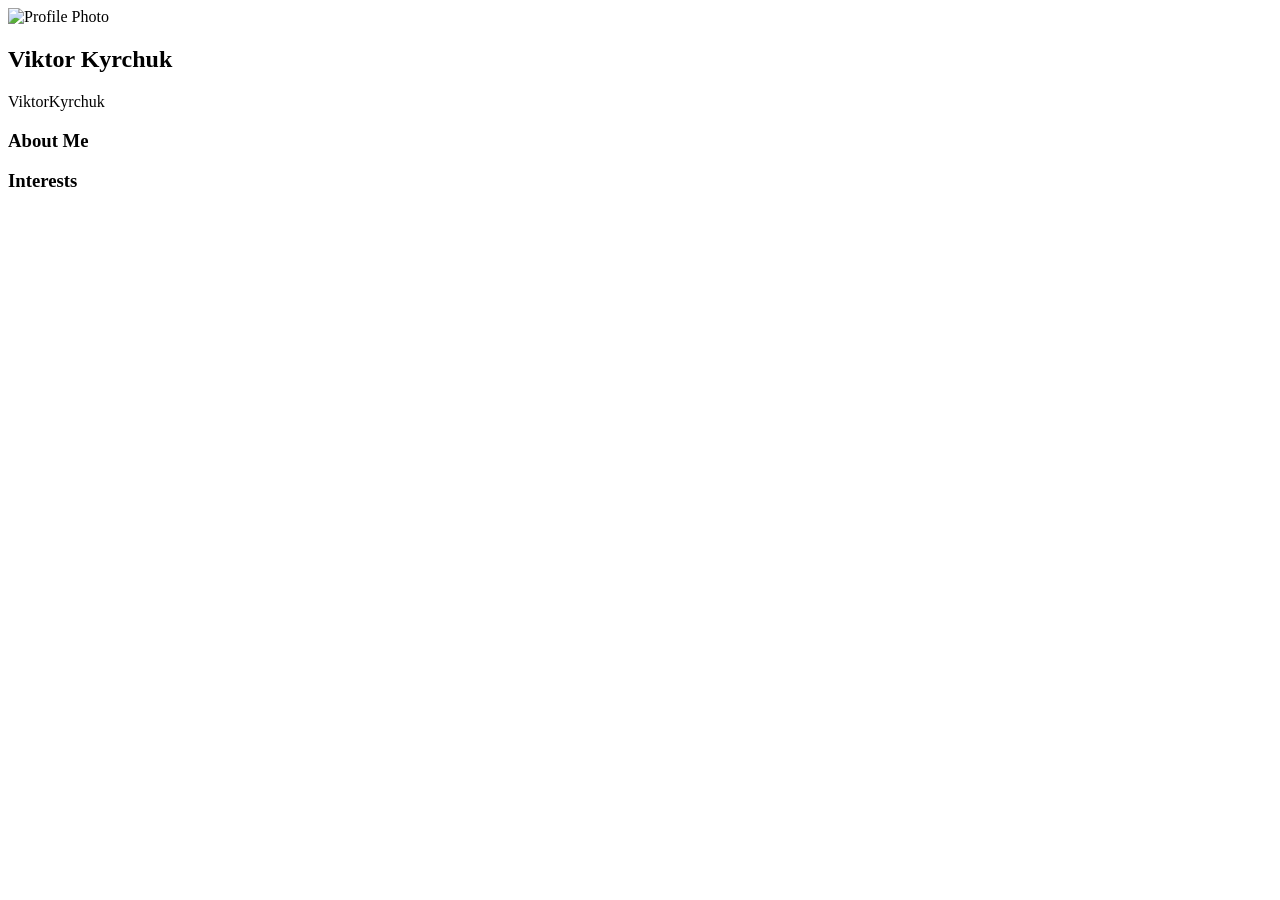
==== index.html @ a8a295c3 "my firs commit" ====
<html lang="en">

<head>
    <meta charset="UTF-8">
    <meta name="viewport" content="width=device-width, initial-scale=1.0">
    <title>Viktor Kyrchuk</title>
    <link rel="stylesheet" href="css/style.css">
</head>

<body>

    <div class="profile-container">
        <aside class="sidebar">
            <div class="avatar-container">
                <img src="photo.jpg" alt="Profile Photo" class="avatar">
            </div>
            <div class="user-meta">
                <h1>Viktor Kyrchuk</h1>
                <p class="username">ViktorKyrchuk</p>
                <p class="bio"></p>
            </div>
        </aside>

        <main class="main-content">
            <section class="info-card">
                <h3>About Me</h3>
                <ul>
                    <!-- <li><strong>Role:</strong> Learning Partnership Lead at SoftServe</li>
                    <li><strong>Experience:</strong> 13+ years at SoftServe</li>
                    <li><strong>Experience:</strong> Co-author / Co-lector of course "Web Application Development with
                        Ruby from SoftServe" on <a href="https://prometheus.org.ua/prometheus-plus/ruby/"></a>Prometheus
                    </li>
                    <li><strong>Certification:</strong> Google Associate Cloud Engineer</li>
                    <li><strong>Expertise:</strong> Linux, Networking, Clouds, JS/TS, Python, Ruby</li>
                    <li><strong>Location:</strong> Ivano-Frankivsk, Ukraine</li> -->
                </ul>
            </section>

            <section class="info-card">
                <h3>Interests</h3>
                <ul>
                    
                </ul>
            </section>
        </main>
    </div>



</body>

</html>
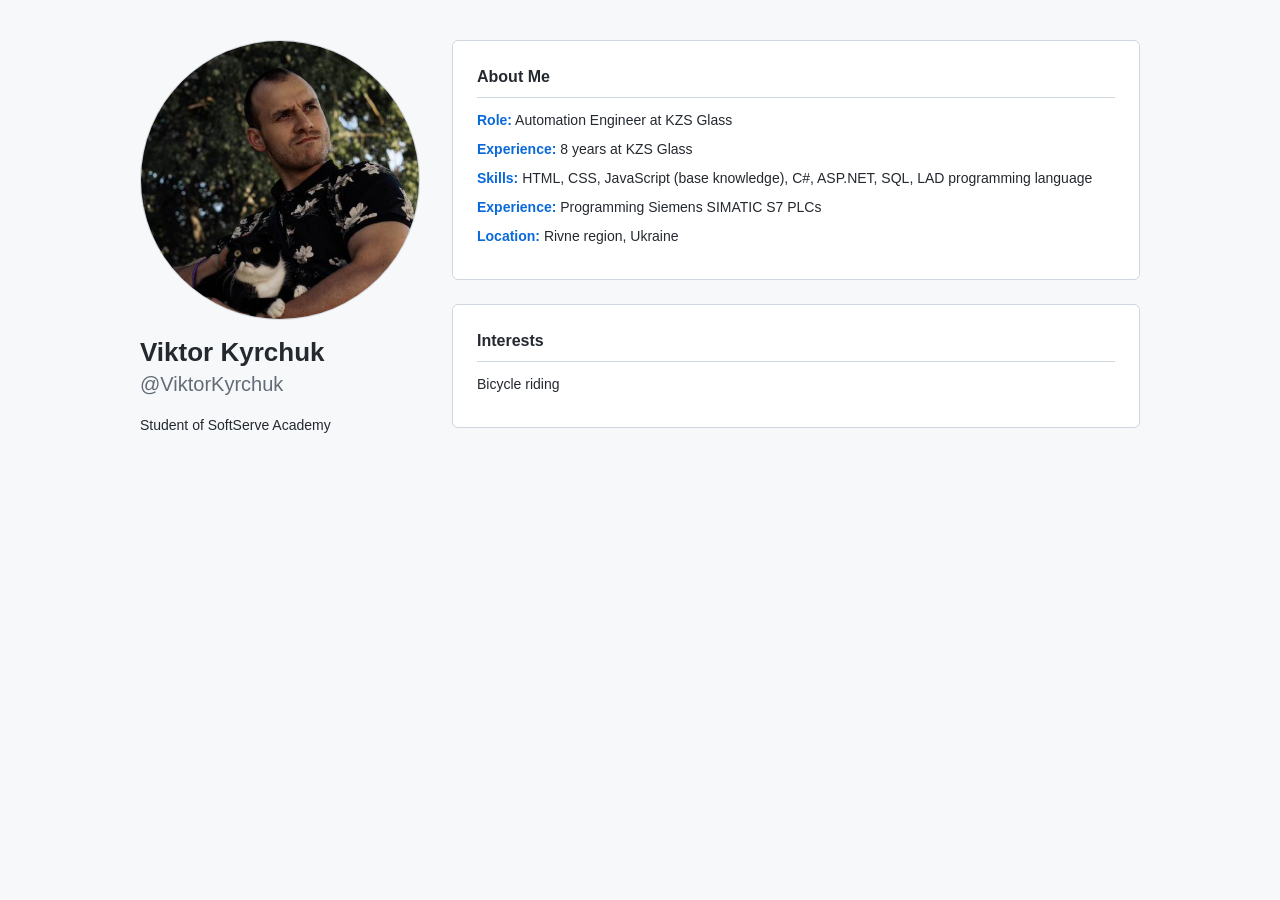
==== commit 1a77312b: "Refactor code structure for improved readability and maintainability" ====
--- a/index.html
+++ b/index.html
@@ -12,12 +12,12 @@
     <div class="profile-container">
         <aside class="sidebar">
             <div class="avatar-container">
-                <img src="photo.jpg" alt="Profile Photo" class="avatar">
+                <img src="images/avatar.jpg" alt="Profile Photo" class="avatar">
             </div>
             <div class="user-meta">
                 <h1>Viktor Kyrchuk</h1>
-                <p class="username">ViktorKyrchuk</p>
-                <p class="bio"></p>
+                <p class="username">@ViktorKyrchuk</p>
+                <p class="bio">Student of SoftServe Academy</p>
             </div>
         </aside>
 
@@ -25,21 +25,20 @@
             <section class="info-card">
                 <h3>About Me</h3>
                 <ul>
-                    <!-- <li><strong>Role:</strong> Learning Partnership Lead at SoftServe</li>
-                    <li><strong>Experience:</strong> 13+ years at SoftServe</li>
-                    <li><strong>Experience:</strong> Co-author / Co-lector of course "Web Application Development with
-                        Ruby from SoftServe" on <a href="https://prometheus.org.ua/prometheus-plus/ruby/"></a>Prometheus
-                    </li>
-                    <li><strong>Certification:</strong> Google Associate Cloud Engineer</li>
-                    <li><strong>Expertise:</strong> Linux, Networking, Clouds, JS/TS, Python, Ruby</li>
-                    <li><strong>Location:</strong> Ivano-Frankivsk, Ukraine</li> -->
+                    <li><strong>Role:</strong> Automation Engineer at KZS Glass</li>
+                    <li><strong>Experience:</strong> 8 years at KZS Glass</li>
+                    <li><strong>Skills:</strong> HTML, CSS, JavaScript (base knowledge), C#, ASP.NET, SQL, LAD programming language</li>
+                    <li><strong>Experience:</strong> Programming Siemens SIMATIC S7 PLCs</li>
+                    
+                    <li><strong>Location:</strong> Rivne region, Ukraine</li>
+                    
                 </ul>
             </section>
 
             <section class="info-card">
                 <h3>Interests</h3>
                 <ul>
-                    
+                    <li>Bicycle riding</li>
                 </ul>
             </section>
         </main>
--- a/css/style.css
+++ b/css/style.css
@@ -0,0 +1,103 @@
+/* General reset */
+* {
+    box-sizing: border-box;
+    margin: 0;
+    padding: 0;
+}
+
+body {
+    font-family: -apple-system, BlinkMacSystemFont, "Segoe UI", Helvetica, Arial, sans-serif;
+    background-color: #f6f8fa;
+    color: #24292f;
+    line-height: 1.5;
+    padding: 40px 20px;
+}
+
+/* Flexbox Container */
+.profile-container {
+    display: flex;
+    max-width: 1000px;
+    margin: 0 auto;
+    gap: 32px;
+}
+
+/* Left Column - Sidebar */
+.sidebar {
+    flex: 0 0 280px; /* Fixed width, won't grow or shrink */
+}
+
+.avatar {
+    width: 100%;
+    border-radius: 50%;
+    border: 1px solid #d0d7de;
+    background-color: #fff;
+}
+
+.user-meta {
+    margin-top: 16px;
+}
+
+.user-meta h1 {
+    font-size: 26px;
+    line-height: 1.25;
+}
+
+.username {
+    font-size: 20px;
+    color: #636c76;
+    font-weight: 300;
+}
+
+.bio {
+    margin-top: 16px;
+    font-size: 14px;
+}
+
+/* Right Column - Main Content */
+.main-content {
+    flex: 1; /* Takes up remaining space */
+}
+
+.info-card {
+    background: #fff;
+    border: 1px solid #d0d7de;
+    border-radius: 6px;
+    padding: 24px;
+    margin-bottom: 24px;
+}
+
+.info-card h3 {
+    margin-bottom: 12px;
+    border-bottom: 1px solid #d0d7de;
+    padding-bottom: 8px;
+    font-size: 16px;
+}
+
+ul {
+    list-style: none;
+}
+
+li {
+    margin-bottom: 8px;
+    font-size: 14px;
+}
+
+li strong {
+    color: #0969da; /* GitHub-style blue */
+}
+
+/* Responsive: Stack on mobile */
+@media (max-width: 768px) {
+    .profile-container {
+        flex-direction: column;
+        align-items: center;
+    }
+    .sidebar {
+        flex: 1;
+        text-align: center;
+        width: 100%;
+    }
+    .avatar {
+        width: 200px;
+    }
+}
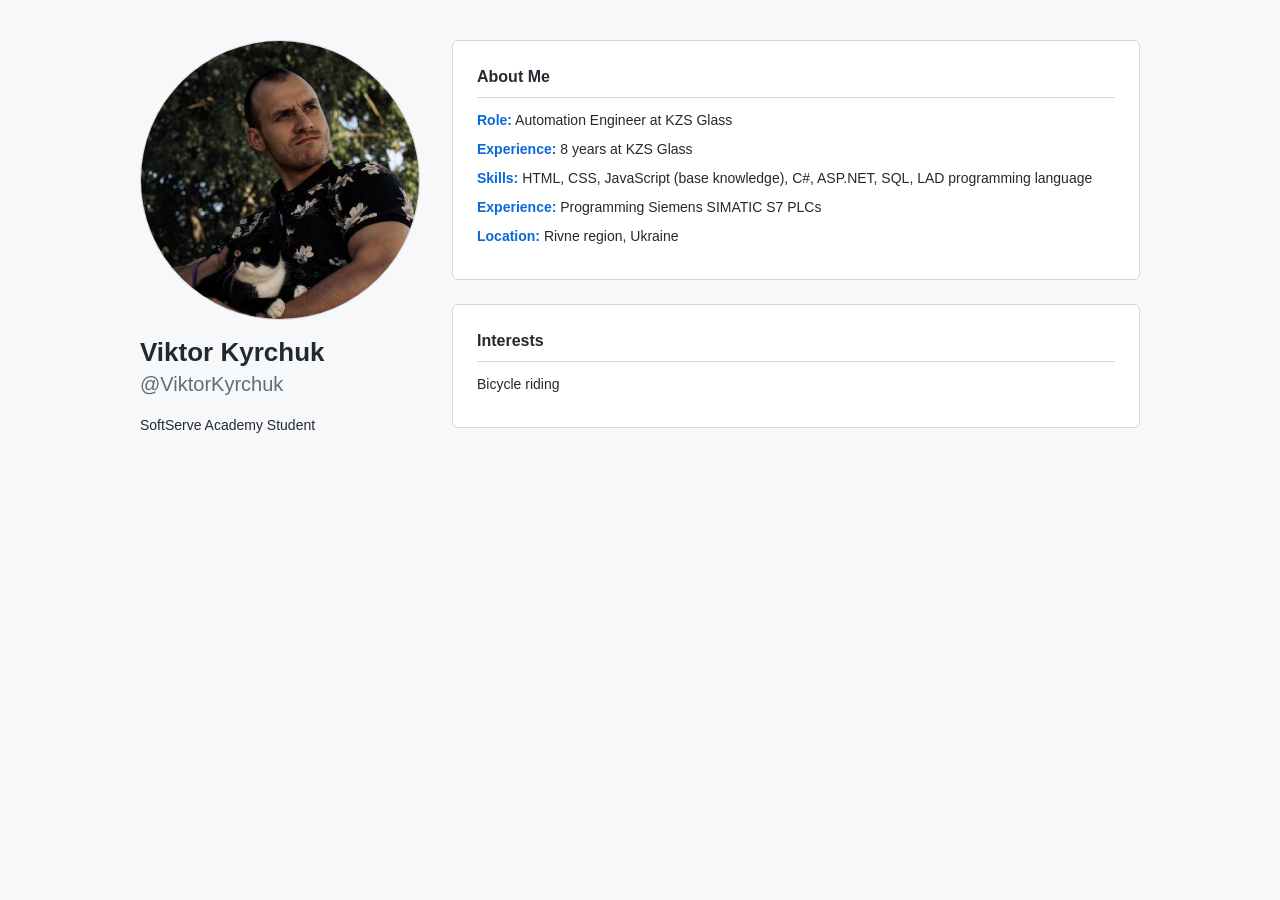
==== commit 641a6007: "Update index.html" ====
--- a/index.html
+++ b/index.html
@@ -17,7 +17,7 @@
             <div class="user-meta">
                 <h1>Viktor Kyrchuk</h1>
                 <p class="username">@ViktorKyrchuk</p>
-                <p class="bio">Student of SoftServe Academy</p>
+                <p class="bio">SoftServe Academy Student</p>
             </div>
         </aside>
 
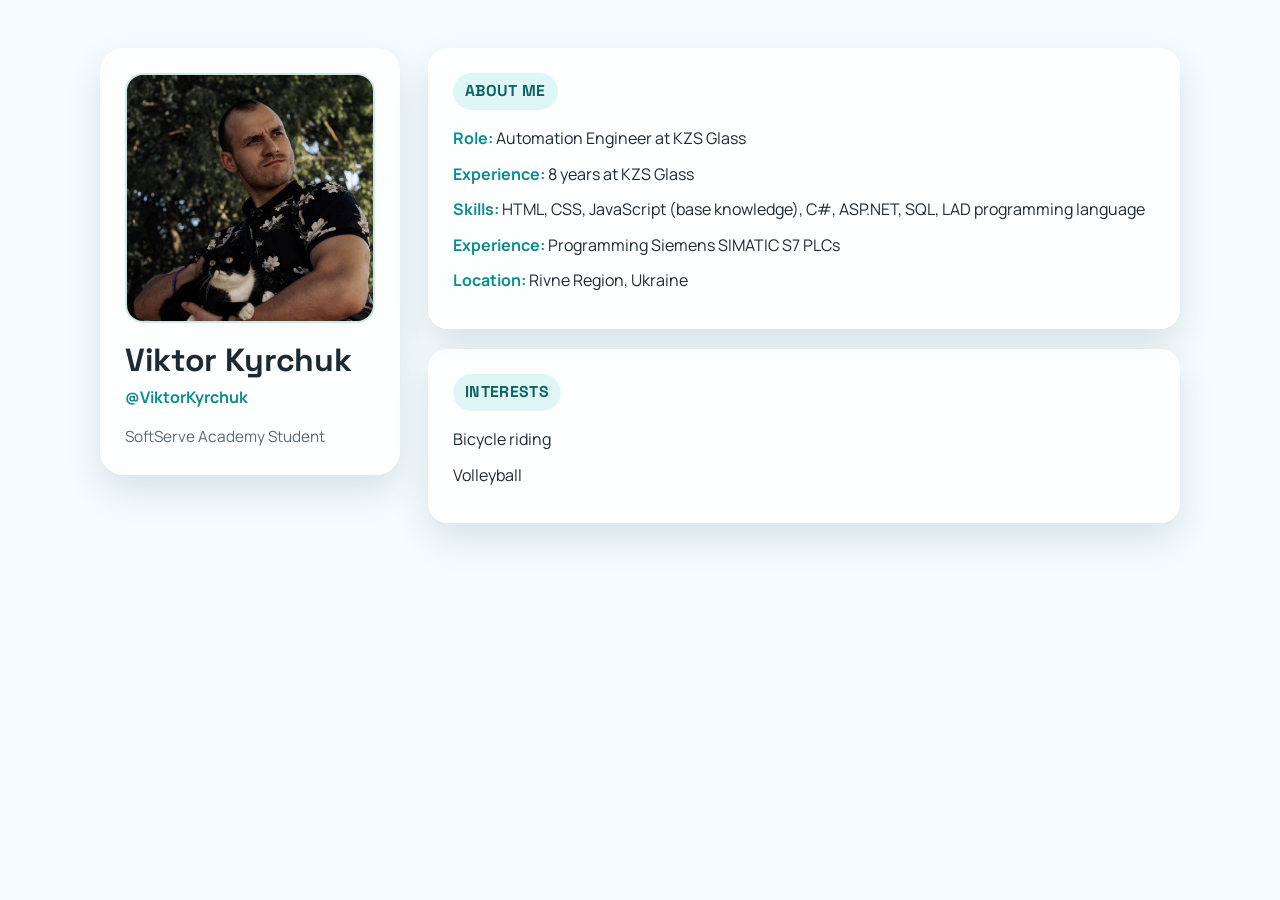
==== commit 24278629: "Update styles" ====
--- a/index.html
+++ b/index.html
@@ -29,8 +29,7 @@
                     <li><strong>Experience:</strong> 8 years at KZS Glass</li>
                     <li><strong>Skills:</strong> HTML, CSS, JavaScript (base knowledge), C#, ASP.NET, SQL, LAD programming language</li>
                     <li><strong>Experience:</strong> Programming Siemens SIMATIC S7 PLCs</li>
-                    
-                    <li><strong>Location:</strong> Rivne region, Ukraine</li>
+                    <li><strong>Location:</strong> Rivne Region, Ukraine</li>
                     
                 </ul>
             </section>
@@ -39,13 +38,12 @@
                 <h3>Interests</h3>
                 <ul>
                     <li>Bicycle riding</li>
+                    <li>Volleyball</li>
                 </ul>
             </section>
         </main>
     </div>
 
-
-
 </body>
 
 </html>
--- a/css/style.css
+++ b/css/style.css
@@ -1,4 +1,17 @@
-/* General reset */
+@import url("https://fonts.googleapis.com/css2?family=Space+Grotesk:wght@400;500;700&family=Manrope:wght@400;500;700&display=swap");
+
+:root {
+    --bg-start: #f4fbff;
+    --bg-end: #fff7ef;
+    --text-main: #1d2a33;
+    --text-muted: #5b6a73;
+    --card-bg: rgba(255, 255, 255, 0.78);
+    --card-border: rgba(255, 255, 255, 0.7);
+    --accent: #0f8b8d;
+    --accent-soft: #dff6f6;
+    --shadow: 0 16px 36px rgba(23, 40, 54, 0.12);
+}
+
 * {
     box-sizing: border-box;
     margin: 0;
@@ -6,71 +19,100 @@
 }
 
 body {
-    font-family: -apple-system, BlinkMacSystemFont, "Segoe UI", Helvetica, Arial, sans-serif;
-    background-color: #f6f8fa;
-    color: #24292f;
-    line-height: 1.5;
-    padding: 40px 20px;
+    min-height: 100vh;
+    font-family: "Manrope", "Segoe UI", Arial, sans-serif;
+    color: var(--text-main);
+    line-height: 1.6;
+    padding: 48px 20px;
+    background: #d8f6ff47;
 }
 
-/* Flexbox Container */
 .profile-container {
     display: flex;
-    max-width: 1000px;
+    max-width: 1080px;
     margin: 0 auto;
-    gap: 32px;
+    gap: 28px;
+    align-items: flex-start;
 }
 
-/* Left Column - Sidebar */
 .sidebar {
-    flex: 0 0 280px; /* Fixed width, won't grow or shrink */
+    flex: 0 0 300px;
+    padding: 24px;
+    border-radius: 24px;
+    background: var(--card-bg);
+    border: 1px solid var(--card-border);
+    backdrop-filter: blur(8px);
+    box-shadow: var(--shadow);
+}
+
+.avatar-container {
+    border-radius: 18px;
+    overflow: hidden;
 }
 
 .avatar {
     width: 100%;
-    border-radius: 50%;
-    border: 1px solid #d0d7de;
-    background-color: #fff;
+    display: block;
+    border-radius: 18px;
+    border: 2px solid rgba(15, 139, 141, 0.2);
 }
 
 .user-meta {
-    margin-top: 16px;
+    margin-top: 18px;
 }
 
 .user-meta h1 {
-    font-size: 26px;
-    line-height: 1.25;
+    font-family: "Space Grotesk", "Segoe UI", Arial, sans-serif;
+    font-size: clamp(1.6rem, 1.2rem + 1.2vw, 2rem);
+    line-height: 1.2;
+    letter-spacing: -0.01em;
 }
 
 .username {
-    font-size: 20px;
-    color: #636c76;
-    font-weight: 300;
+    margin-top: 6px;
+    font-size: 1rem;
+    color: var(--accent);
+    font-weight: 700;
 }
 
 .bio {
-    margin-top: 16px;
-    font-size: 14px;
+    margin-top: 14px;
+    color: var(--text-muted);
+    font-size: 0.96rem;
 }
 
-/* Right Column - Main Content */
 .main-content {
-    flex: 1; /* Takes up remaining space */
+    flex: 1;
+    display: grid;
+    gap: 20px;
 }
 
 .info-card {
-    background: #fff;
-    border: 1px solid #d0d7de;
-    border-radius: 6px;
+    background: var(--card-bg);
+    border: 1px solid var(--card-border);
+    border-radius: 20px;
     padding: 24px;
-    margin-bottom: 24px;
+    box-shadow: var(--shadow);
+    backdrop-filter: blur(8px);
+    transition: transform 0.25s ease, box-shadow 0.25s ease;
+}
+
+.info-card:hover {
+    transform: translateY(-3px);
+    box-shadow: 0 20px 40px rgba(23, 40, 54, 0.16);
 }
 
 .info-card h3 {
-    margin-bottom: 12px;
-    border-bottom: 1px solid #d0d7de;
-    padding-bottom: 8px;
-    font-size: 16px;
+    display: inline-block;
+    margin-bottom: 16px;
+    padding: 6px 12px;
+    font-family: "Space Grotesk", "Segoe UI", Arial, sans-serif;
+    font-size: 0.98rem;
+    letter-spacing: 0.02em;
+    text-transform: uppercase;
+    color: #0e6364;
+    background: var(--accent-soft);
+    border-radius: 999px;
 }
 
 ul {
@@ -78,26 +120,37 @@
 }
 
 li {
-    margin-bottom: 8px;
-    font-size: 14px;
+    margin-bottom: 10px;
+    color: var(--text-main);
 }
 
 li strong {
-    color: #0969da; /* GitHub-style blue */
+    color: var(--accent);
 }
 
-/* Responsive: Stack on mobile */
-@media (max-width: 768px) {
+@media (max-width: 900px) {
     .profile-container {
         flex-direction: column;
-        align-items: center;
     }
+
     .sidebar {
         flex: 1;
-        text-align: center;
         width: 100%;
     }
+}
+
+@media (max-width: 560px) {
+    body {
+        padding: 28px 14px;
+    }
+
+    .sidebar,
+    .info-card {
+        border-radius: 16px;
+        padding: 18px;
+    }
+
     .avatar {
-        width: 200px;
+        border-radius: 12px;
     }
 }
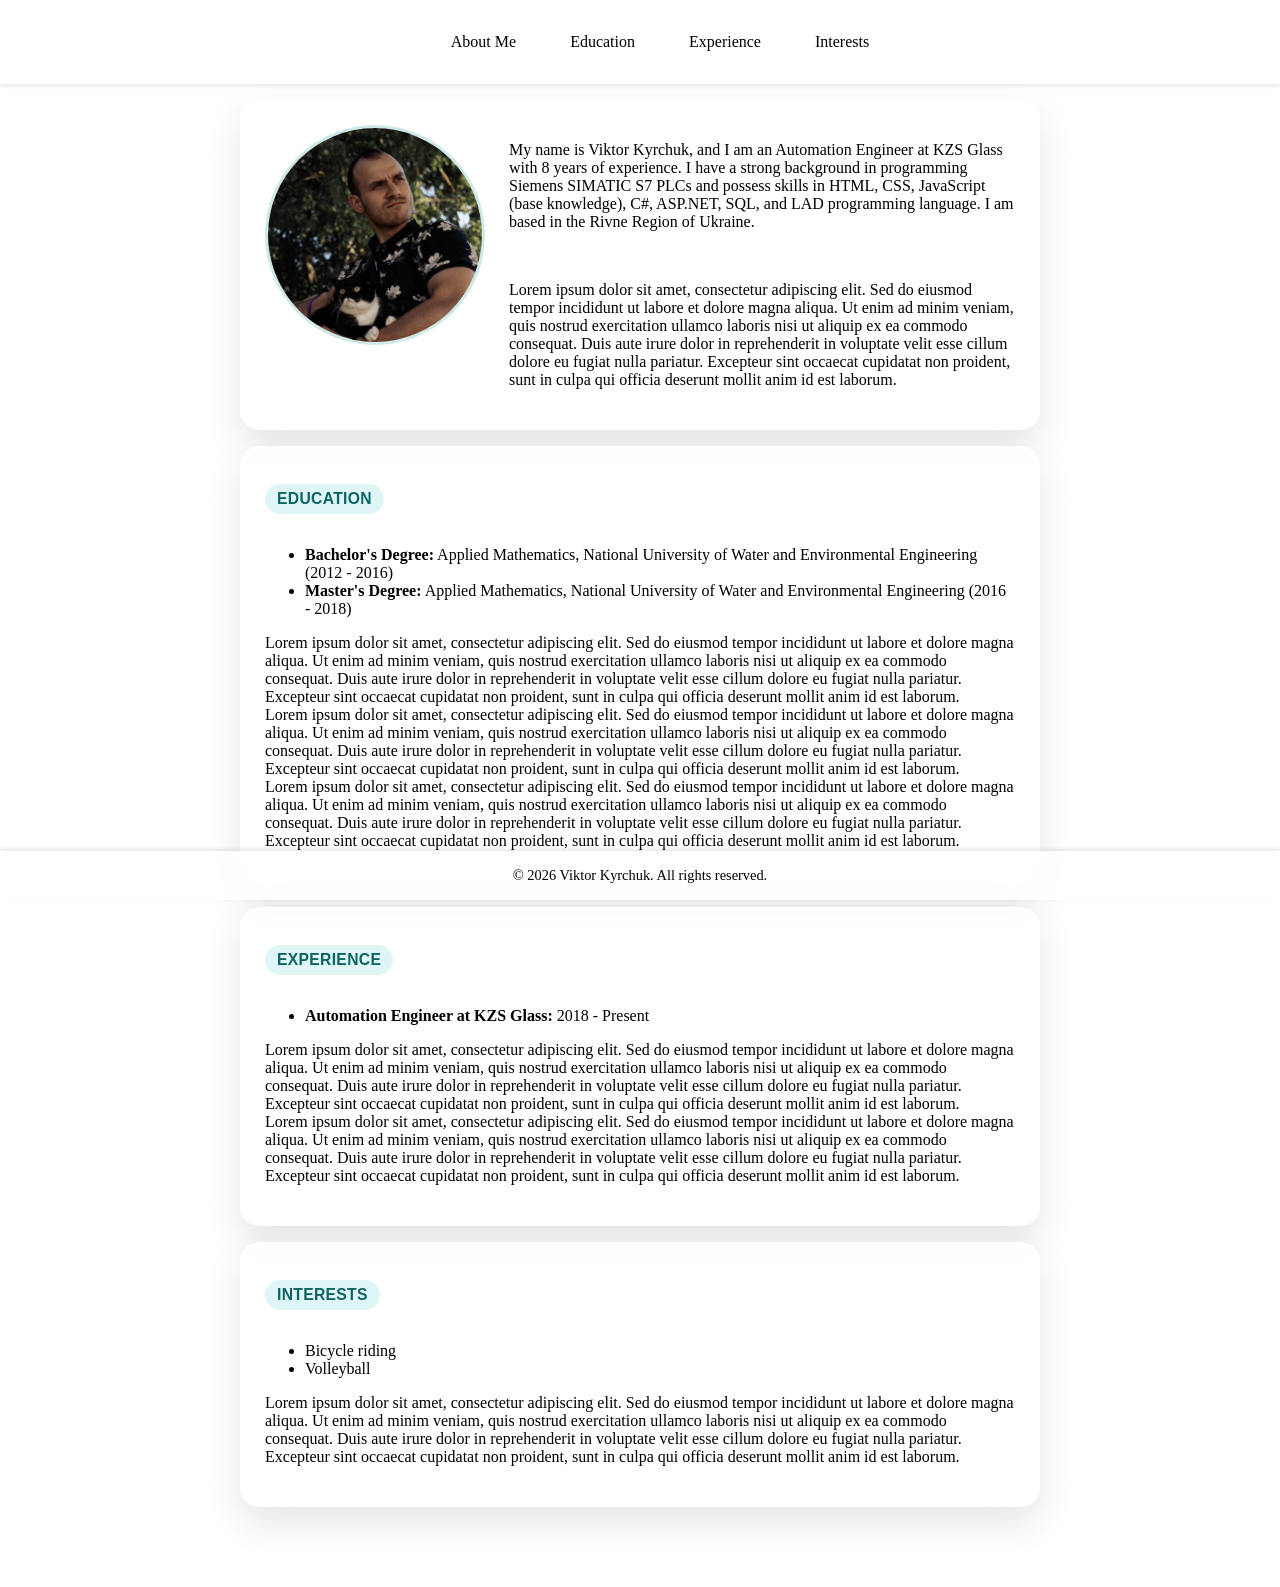
==== commit 61dd186a: "Refactor HTML structure and enhance CSS styles for improved layout and navigation" ====
--- a/index.html
+++ b/index.html
@@ -9,7 +9,124 @@
 
 <body>
 
-    <div class="profile-container">
+    <header class="header">
+        <nav class="nav">
+            <ul class="nav-list">
+                <li><a href="#about">About Me</a></li>
+                <li><a href="#education">Education</a></li>
+                <li><a href="#experience">Experience</a></li>
+                <li><a href="#interests">Interests</a></li>
+            </ul>
+        </nav>
+    </header>
+
+    <main>
+        <section id="about" class="info-card">
+            <!-- <h2>About Me</h2> -->
+            <div class="avatar-container">
+                <div class="avatar-border">
+                    <img src="images/avatar.jpg" alt="Profile Photo" class="avatar">
+                </div>
+            </div>
+            <div class="about-text">
+                <p>
+                    My name is Viktor Kyrchuk, and I am an Automation Engineer at KZS Glass with 8 years of experience.
+                    I
+                    have a strong background in programming Siemens SIMATIC S7 PLCs and possess skills in HTML, CSS,
+                    JavaScript (base knowledge), C#, ASP.NET, SQL, and LAD programming language. I am based in the Rivne
+                    Region of Ukraine.
+                </p>
+
+                <br />
+
+                <p>
+                    Lorem ipsum dolor sit amet, consectetur adipiscing elit. Sed do eiusmod tempor incididunt ut labore
+                    et
+                    dolore magna aliqua. Ut enim ad minim veniam, quis nostrud exercitation ullamco laboris nisi ut
+                    aliquip
+                    ex ea commodo consequat. Duis aute irure dolor in reprehenderit in voluptate velit esse cillum
+                    dolore eu
+                    fugiat nulla pariatur. Excepteur sint occaecat cupidatat non proident, sunt in culpa qui officia
+                    deserunt mollit anim id est laborum.
+                </p>
+            </div>
+        </section>
+
+        <section id="education" class="info-card">
+            <h2>Education</h2>
+            <ul>
+                <li><strong>Bachelor's Degree:</strong> Applied Mathematics, National University of Water and
+                    Environmental Engineering (2012 - 2016)</li>
+                <li><strong>Master's Degree:</strong> Applied Mathematics, National University of Water and
+                    Environmental Engineering (2016 - 2018)</li>
+            </ul>
+
+            <p>
+                Lorem ipsum dolor sit amet, consectetur adipiscing elit. Sed do eiusmod tempor incididunt ut labore et
+                dolore magna aliqua. Ut enim ad minim veniam, quis nostrud exercitation ullamco laboris nisi ut aliquip
+                ex ea commodo consequat. Duis aute irure dolor in reprehenderit in voluptate velit esse cillum dolore eu
+                fugiat nulla pariatur. Excepteur sint occaecat cupidatat non proident, sunt in culpa qui officia
+                deserunt mollit anim id est laborum.
+                <br/>
+                Lorem ipsum dolor sit amet, consectetur adipiscing elit. Sed do eiusmod tempor incididunt ut labore et
+                dolore magna aliqua. Ut enim ad minim veniam, quis nostrud exercitation ullamco laboris nisi ut aliquip
+                ex ea commodo consequat. Duis aute irure dolor in reprehenderit in voluptate velit esse cillum dolore eu
+                fugiat nulla pariatur. Excepteur sint occaecat cupidatat non proident, sunt in culpa qui officia
+                deserunt mollit anim id est laborum.
+                <br/>
+                Lorem ipsum dolor sit amet, consectetur adipiscing elit. Sed do eiusmod tempor incididunt ut labore et
+                dolore magna aliqua. Ut enim ad minim veniam, quis nostrud exercitation ullamco laboris nisi ut aliquip
+                ex ea commodo consequat. Duis aute irure dolor in reprehenderit in voluptate velit esse cillum dolore eu
+                fugiat nulla pariatur. Excepteur sint occaecat cupidatat non proident, sunt in culpa qui officia
+                deserunt mollit anim id est laborum.
+                <br/>
+            </p>
+        </section>
+
+        <section id="experience" class="info-card">
+            <h2>Experience</h2>
+            <ul>
+                <li><strong>Automation Engineer at KZS Glass:</strong> 2018 - Present</li>
+                <!-- <li><strong>Internship at XYZ Company:</strong> Summer 2015</li> -->
+            </ul>
+
+            <p>
+                Lorem ipsum dolor sit amet, consectetur adipiscing elit. Sed do eiusmod tempor incididunt ut labore et
+                dolore magna aliqua. Ut enim ad minim veniam, quis nostrud exercitation ullamco laboris nisi ut aliquip
+                ex ea commodo consequat. Duis aute irure dolor in reprehenderit in voluptate velit esse cillum dolore eu
+                fugiat nulla pariatur. Excepteur sint occaecat cupidatat non proident, sunt in culpa qui officia
+                deserunt mollit anim id est laborum.
+                <br/>
+                Lorem ipsum dolor sit amet, consectetur adipiscing elit. Sed do eiusmod tempor incididunt ut labore et
+                dolore magna aliqua. Ut enim ad minim veniam, quis nostrud exercitation ullamco laboris nisi ut aliquip
+                ex ea commodo consequat. Duis aute irure dolor in reprehenderit in voluptate velit esse cillum dolore eu
+                fugiat nulla pariatur. Excepteur sint occaecat cupidatat non proident, sunt in culpa qui officia
+                deserunt mollit anim id est laborum.
+                <br/>
+            </p>
+        </section>
+
+        <section id="interests" class="info-card">
+            <h2>Interests</h2>
+            <ul>
+                <li>Bicycle riding</li>
+                <li>Volleyball</li>
+            </ul>
+            <p>
+                Lorem ipsum dolor sit amet, consectetur adipiscing elit. Sed do eiusmod tempor incididunt ut labore et
+                dolore magna aliqua. Ut enim ad minim veniam, quis nostrud exercitation ullamco laboris nisi ut aliquip
+                ex ea commodo consequat. Duis aute irure dolor in reprehenderit in voluptate velit esse cillum dolore eu
+                fugiat nulla pariatur. Excepteur sint occaecat cupidatat non proident, sunt in culpa qui officia
+                deserunt mollit anim id est laborum.
+            </p>
+        </section>
+    </main>
+
+    <footer class="footer">
+        <p>&copy; 2026 Viktor Kyrchuk. All rights reserved.</p>
+    </footer>
+
+    <!-- <div class="profile-container">
         <aside class="sidebar">
             <div class="avatar-container">
                 <img src="images/avatar.jpg" alt="Profile Photo" class="avatar">
@@ -42,7 +159,7 @@
                 </ul>
             </section>
         </main>
-    </div>
+    </div> -->
 
 </body>
 
--- a/css/style.css
+++ b/css/style.css
@@ -1,4 +1,4 @@
-@import url("https://fonts.googleapis.com/css2?family=Space+Grotesk:wght@400;500;700&family=Manrope:wght@400;500;700&display=swap");
+/* @import url("https://fonts.googleapis.com/css2?family=Space+Grotesk:wght@400;500;700&family=Manrope:wght@400;500;700&display=swap");
 
 :root {
     --bg-start: #f4fbff;
@@ -153,4 +153,151 @@
     .avatar {
         border-radius: 12px;
     }
+} */
+
+body {
+    margin: 0;
+    padding: 0;
+}
+
+html {
+    scroll-padding-top: 90px;
+}
+
+/* section[id] {
+    scroll-margin-top: 90px;
+} */
+
+/* navigation */
+.nav {
+    position: fixed;
+    top: 0;
+    left: 0;
+    width: 100%;
+    background: rgba(255, 255, 255, 0.8);
+    backdrop-filter: blur(10px);
+    box-shadow: 0 2px 4px rgba(0, 0, 0, 0.1);
+    z-index: 1000;
+}
+
+.nav .nav-list{
+    text-align: center;
+}
+
+.nav-list li {
+    padding: 16px 24px;
+}
+
+.nav-list li {
+    display: inline-block;
+    border-radius: 24px;
+    border: 1px solid transparent;
+}
+
+.nav-list li a {
+    text-decoration: none;
+    color: var(--text-main);
+    font-weight: 500;
+    transition: color 0.2s ease;
+}
+
+.nav-list li:hover {
+    color: #0f8b8d;
+    cursor: pointer;
+    background: linear-gradient(90deg, rgba(15, 139, 141, 0.1) 0%, rgba(15, 139, 141, 0.05) 100%);
+    border: 1px solid rgba(15, 139, 141, 0.2);
+}
+
+/* main section */
+main {
+    /* padding: 80px 20px 20px; */
+    padding: 0 20px;
+    max-width: 800px;
+    margin: 100px auto 80px;
+}
+
+h2{
+    display: inline-block;
+    margin-bottom: 16px;
+    padding: 6px 12px;
+    font-family: "Space Grotesk", "Segoe UI", Arial, sans-serif;
+    font-size: 0.98rem;
+    letter-spacing: 0.02em;
+    text-transform: uppercase;
+    color: #0e6364;
+    background: #dff6f6;
+    border-radius: 999px;
+}
+
+.info-card {
+    background: rgba(255, 255, 255, 0.78);
+    border: 1px solid rgba(255, 255, 255, 0.7);
+    border-radius: 20px;
+    padding: 24px;
+    box-shadow: 0 16px 36px rgba(23, 40, 54, 0.12);
+    backdrop-filter: blur(8px);
+    transition: transform 0.25s ease, box-shadow 0.25s ease;
+}
+
+section:not(:last-child) {
+    margin-bottom: 16px;
+}
+
+section#about .avatar-container,
+section#about .about-text {
+    display: inline-block;
+    vertical-align: top;
+}
+
+section#about .avatar-container {
+    width: 220px;
+    margin: 0 20px 12px 0;
+}
+
+.avatar-border {
+    border-radius: 50%;
+    overflow: hidden;
+    border: 3px solid rgba(15, 139, 141, 0.2);
+}
+
+section#about .about-text {
+    width: calc(100% - 244px);
+}
+
+section#about .avatar {
+    width: 100%;
+    display: block;
+}
+
+@media (max-width: 700px) {
+    section#about .avatar-container,
+    section#about .about-text {
+        display: block;
+        width: 100%;
+    }
+
+    section#about .avatar-container {
+        max-width: 240px;
+        margin: 0 auto 16px;
+    }
+}
+
+
+/* footer */
+footer {
+    text-align: center;
+    padding: 16px 0;
+    background: rgba(255, 255, 255, 0.8);
+    backdrop-filter: blur(10px);
+    box-shadow: 0 -2px 4px rgba(0, 0, 0, 0.1);
+    position: fixed;
+    bottom: 0;
+    width: 100%;
+    
+}
+
+footer p {
+    color: var(--text-muted);
+    font-size: 0.9rem;
+    margin: 0;
 }
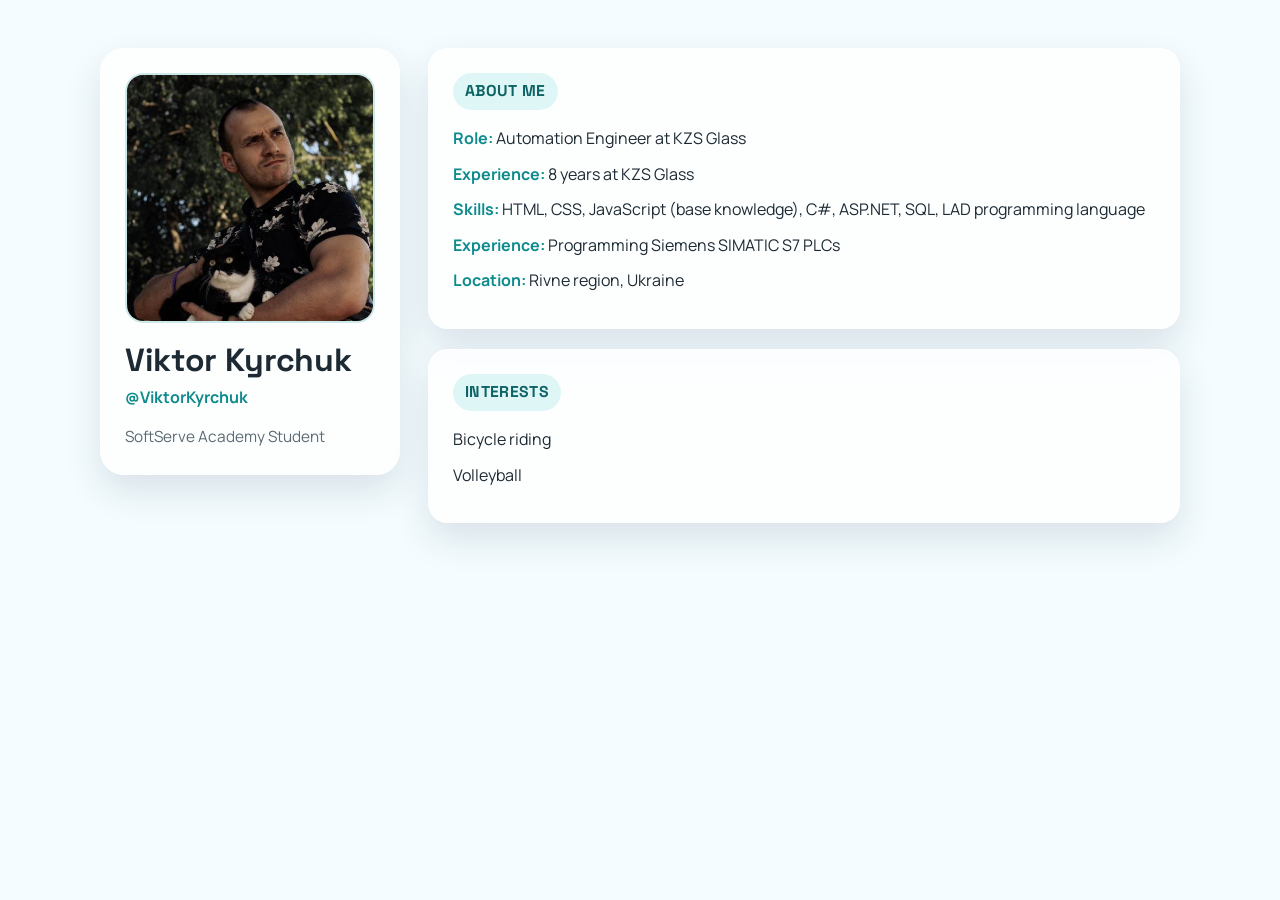
==== commit c301bf8b: "Add initial HTML structure and assets for FlexCode landing page - Created `flexcode.html` with heade" ====
--- a/index.html
+++ b/index.html
@@ -9,124 +9,7 @@
 
 <body>
 
-    <header class="header">
-        <nav class="nav">
-            <ul class="nav-list">
-                <li><a href="#about">About Me</a></li>
-                <li><a href="#education">Education</a></li>
-                <li><a href="#experience">Experience</a></li>
-                <li><a href="#interests">Interests</a></li>
-            </ul>
-        </nav>
-    </header>
-
-    <main>
-        <section id="about" class="info-card">
-            <!-- <h2>About Me</h2> -->
-            <div class="avatar-container">
-                <div class="avatar-border">
-                    <img src="images/avatar.jpg" alt="Profile Photo" class="avatar">
-                </div>
-            </div>
-            <div class="about-text">
-                <p>
-                    My name is Viktor Kyrchuk, and I am an Automation Engineer at KZS Glass with 8 years of experience.
-                    I
-                    have a strong background in programming Siemens SIMATIC S7 PLCs and possess skills in HTML, CSS,
-                    JavaScript (base knowledge), C#, ASP.NET, SQL, and LAD programming language. I am based in the Rivne
-                    Region of Ukraine.
-                </p>
-
-                <br />
-
-                <p>
-                    Lorem ipsum dolor sit amet, consectetur adipiscing elit. Sed do eiusmod tempor incididunt ut labore
-                    et
-                    dolore magna aliqua. Ut enim ad minim veniam, quis nostrud exercitation ullamco laboris nisi ut
-                    aliquip
-                    ex ea commodo consequat. Duis aute irure dolor in reprehenderit in voluptate velit esse cillum
-                    dolore eu
-                    fugiat nulla pariatur. Excepteur sint occaecat cupidatat non proident, sunt in culpa qui officia
-                    deserunt mollit anim id est laborum.
-                </p>
-            </div>
-        </section>
-
-        <section id="education" class="info-card">
-            <h2>Education</h2>
-            <ul>
-                <li><strong>Bachelor's Degree:</strong> Applied Mathematics, National University of Water and
-                    Environmental Engineering (2012 - 2016)</li>
-                <li><strong>Master's Degree:</strong> Applied Mathematics, National University of Water and
-                    Environmental Engineering (2016 - 2018)</li>
-            </ul>
-
-            <p>
-                Lorem ipsum dolor sit amet, consectetur adipiscing elit. Sed do eiusmod tempor incididunt ut labore et
-                dolore magna aliqua. Ut enim ad minim veniam, quis nostrud exercitation ullamco laboris nisi ut aliquip
-                ex ea commodo consequat. Duis aute irure dolor in reprehenderit in voluptate velit esse cillum dolore eu
-                fugiat nulla pariatur. Excepteur sint occaecat cupidatat non proident, sunt in culpa qui officia
-                deserunt mollit anim id est laborum.
-                <br/>
-                Lorem ipsum dolor sit amet, consectetur adipiscing elit. Sed do eiusmod tempor incididunt ut labore et
-                dolore magna aliqua. Ut enim ad minim veniam, quis nostrud exercitation ullamco laboris nisi ut aliquip
-                ex ea commodo consequat. Duis aute irure dolor in reprehenderit in voluptate velit esse cillum dolore eu
-                fugiat nulla pariatur. Excepteur sint occaecat cupidatat non proident, sunt in culpa qui officia
-                deserunt mollit anim id est laborum.
-                <br/>
-                Lorem ipsum dolor sit amet, consectetur adipiscing elit. Sed do eiusmod tempor incididunt ut labore et
-                dolore magna aliqua. Ut enim ad minim veniam, quis nostrud exercitation ullamco laboris nisi ut aliquip
-                ex ea commodo consequat. Duis aute irure dolor in reprehenderit in voluptate velit esse cillum dolore eu
-                fugiat nulla pariatur. Excepteur sint occaecat cupidatat non proident, sunt in culpa qui officia
-                deserunt mollit anim id est laborum.
-                <br/>
-            </p>
-        </section>
-
-        <section id="experience" class="info-card">
-            <h2>Experience</h2>
-            <ul>
-                <li><strong>Automation Engineer at KZS Glass:</strong> 2018 - Present</li>
-                <!-- <li><strong>Internship at XYZ Company:</strong> Summer 2015</li> -->
-            </ul>
-
-            <p>
-                Lorem ipsum dolor sit amet, consectetur adipiscing elit. Sed do eiusmod tempor incididunt ut labore et
-                dolore magna aliqua. Ut enim ad minim veniam, quis nostrud exercitation ullamco laboris nisi ut aliquip
-                ex ea commodo consequat. Duis aute irure dolor in reprehenderit in voluptate velit esse cillum dolore eu
-                fugiat nulla pariatur. Excepteur sint occaecat cupidatat non proident, sunt in culpa qui officia
-                deserunt mollit anim id est laborum.
-                <br/>
-                Lorem ipsum dolor sit amet, consectetur adipiscing elit. Sed do eiusmod tempor incididunt ut labore et
-                dolore magna aliqua. Ut enim ad minim veniam, quis nostrud exercitation ullamco laboris nisi ut aliquip
-                ex ea commodo consequat. Duis aute irure dolor in reprehenderit in voluptate velit esse cillum dolore eu
-                fugiat nulla pariatur. Excepteur sint occaecat cupidatat non proident, sunt in culpa qui officia
-                deserunt mollit anim id est laborum.
-                <br/>
-            </p>
-        </section>
-
-        <section id="interests" class="info-card">
-            <h2>Interests</h2>
-            <ul>
-                <li>Bicycle riding</li>
-                <li>Volleyball</li>
-            </ul>
-            <p>
-                Lorem ipsum dolor sit amet, consectetur adipiscing elit. Sed do eiusmod tempor incididunt ut labore et
-                dolore magna aliqua. Ut enim ad minim veniam, quis nostrud exercitation ullamco laboris nisi ut aliquip
-                ex ea commodo consequat. Duis aute irure dolor in reprehenderit in voluptate velit esse cillum dolore eu
-                fugiat nulla pariatur. Excepteur sint occaecat cupidatat non proident, sunt in culpa qui officia
-                deserunt mollit anim id est laborum.
-            </p>
-        </section>
-    </main>
-
-    <footer class="footer">
-        <p>&copy; 2026 Viktor Kyrchuk. All rights reserved.</p>
-    </footer>
-
-    <!-- <div class="profile-container">
+    <div class="profile-container">
         <aside class="sidebar">
             <div class="avatar-container">
                 <img src="images/avatar.jpg" alt="Profile Photo" class="avatar">
@@ -146,7 +29,8 @@
                     <li><strong>Experience:</strong> 8 years at KZS Glass</li>
                     <li><strong>Skills:</strong> HTML, CSS, JavaScript (base knowledge), C#, ASP.NET, SQL, LAD programming language</li>
                     <li><strong>Experience:</strong> Programming Siemens SIMATIC S7 PLCs</li>
-                    <li><strong>Location:</strong> Rivne Region, Ukraine</li>
+                    
+                    <li><strong>Location:</strong> Rivne region, Ukraine</li>
                     
                 </ul>
             </section>
@@ -159,7 +43,9 @@
                 </ul>
             </section>
         </main>
-    </div> -->
+    </div>
+
+
 
 </body>
 
--- a/css/style.css
+++ b/css/style.css
@@ -1,4 +1,4 @@
-/* @import url("https://fonts.googleapis.com/css2?family=Space+Grotesk:wght@400;500;700&family=Manrope:wght@400;500;700&display=swap");
+@import url("https://fonts.googleapis.com/css2?family=Space+Grotesk:wght@400;500;700&family=Manrope:wght@400;500;700&display=swap");
 
 :root {
     --bg-start: #f4fbff;
@@ -153,151 +153,4 @@
     .avatar {
         border-radius: 12px;
     }
-} */
-
-body {
-    margin: 0;
-    padding: 0;
-}
-
-html {
-    scroll-padding-top: 90px;
-}
-
-/* section[id] {
-    scroll-margin-top: 90px;
-} */
-
-/* navigation */
-.nav {
-    position: fixed;
-    top: 0;
-    left: 0;
-    width: 100%;
-    background: rgba(255, 255, 255, 0.8);
-    backdrop-filter: blur(10px);
-    box-shadow: 0 2px 4px rgba(0, 0, 0, 0.1);
-    z-index: 1000;
-}
-
-.nav .nav-list{
-    text-align: center;
-}
-
-.nav-list li {
-    padding: 16px 24px;
-}
-
-.nav-list li {
-    display: inline-block;
-    border-radius: 24px;
-    border: 1px solid transparent;
-}
-
-.nav-list li a {
-    text-decoration: none;
-    color: var(--text-main);
-    font-weight: 500;
-    transition: color 0.2s ease;
-}
-
-.nav-list li:hover {
-    color: #0f8b8d;
-    cursor: pointer;
-    background: linear-gradient(90deg, rgba(15, 139, 141, 0.1) 0%, rgba(15, 139, 141, 0.05) 100%);
-    border: 1px solid rgba(15, 139, 141, 0.2);
-}
-
-/* main section */
-main {
-    /* padding: 80px 20px 20px; */
-    padding: 0 20px;
-    max-width: 800px;
-    margin: 100px auto 80px;
-}
-
-h2{
-    display: inline-block;
-    margin-bottom: 16px;
-    padding: 6px 12px;
-    font-family: "Space Grotesk", "Segoe UI", Arial, sans-serif;
-    font-size: 0.98rem;
-    letter-spacing: 0.02em;
-    text-transform: uppercase;
-    color: #0e6364;
-    background: #dff6f6;
-    border-radius: 999px;
-}
-
-.info-card {
-    background: rgba(255, 255, 255, 0.78);
-    border: 1px solid rgba(255, 255, 255, 0.7);
-    border-radius: 20px;
-    padding: 24px;
-    box-shadow: 0 16px 36px rgba(23, 40, 54, 0.12);
-    backdrop-filter: blur(8px);
-    transition: transform 0.25s ease, box-shadow 0.25s ease;
-}
-
-section:not(:last-child) {
-    margin-bottom: 16px;
-}
-
-section#about .avatar-container,
-section#about .about-text {
-    display: inline-block;
-    vertical-align: top;
-}
-
-section#about .avatar-container {
-    width: 220px;
-    margin: 0 20px 12px 0;
-}
-
-.avatar-border {
-    border-radius: 50%;
-    overflow: hidden;
-    border: 3px solid rgba(15, 139, 141, 0.2);
-}
-
-section#about .about-text {
-    width: calc(100% - 244px);
-}
-
-section#about .avatar {
-    width: 100%;
-    display: block;
-}
-
-@media (max-width: 700px) {
-    section#about .avatar-container,
-    section#about .about-text {
-        display: block;
-        width: 100%;
-    }
-
-    section#about .avatar-container {
-        max-width: 240px;
-        margin: 0 auto 16px;
-    }
-}
-
-
-/* footer */
-footer {
-    text-align: center;
-    padding: 16px 0;
-    background: rgba(255, 255, 255, 0.8);
-    backdrop-filter: blur(10px);
-    box-shadow: 0 -2px 4px rgba(0, 0, 0, 0.1);
-    position: fixed;
-    bottom: 0;
-    width: 100%;
-    
-}
-
-footer p {
-    color: var(--text-muted);
-    font-size: 0.9rem;
-    margin: 0;
-}+} 
